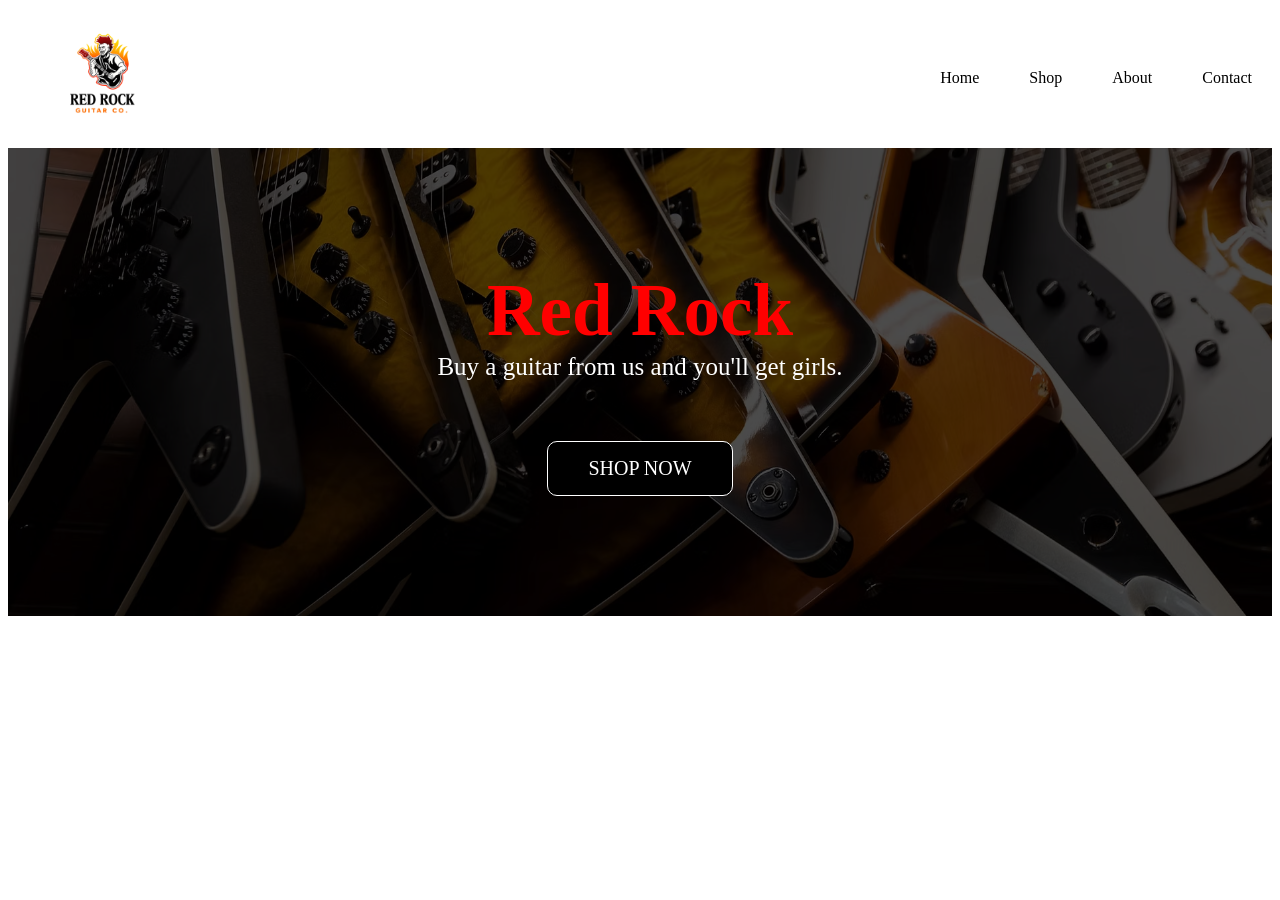
==== website/index.html @ 86ac436e "creat 2 fisiere lab2" ====
<html>

<head>
    <link rel="stylesheet" href="website.css">
</head>

<body>
    <div class="header">

        <div class="logo">
            <img src="logo.png" alt="logo missing">
        </div>
        <div class="menu">
            <div>Home</div>
            <div>Shop</div>
            <div>About</div>
            <div>Contact</div>
        </div>
    </div>

    <div class="hero">
        <img src="bckg.png" alt="nui">
        <div class="black"></div>
        <div class="ContainerText">
            <div class="title">
                Red Rock
            </div>
            <div class="subtitle">
                Buy a guitar from us and you'll get girls.
            </div>
            <div class="button">
                SHOP NOW
            </div>
        </div>


    </div>
</body>



</html>
---- website/website.css ----
body{
    background: white;

}

.header{
padding: 20px;
    font-size: 16px;
    display: flex;
    align-items: center;
    justify-content: space-between;
    flex-direction: row;


}

.menu{
    display: flex;
    flex-direction: row;
    gap: 50px;

}

.logo img{
    height: auto;
    width: 150px;
}

.hero{
    position: relative;
    background: black;
    width: 100%;
    height: auto;
}

.hero img{
    display: block;
    width: 100%;

}

.black{
    position: absolute;
    inset: 0;
    background: rgba(0, 0, 0, 0.7);
}
.title{
    color: red;
    z-index: 10;
    font-size: 73px;
    font-weight: bold;
}

.subtitle{
 color: white;
    font-size: 25px;
}

.ContainerText{
    position: absolute;
    inset: 0;
    display: flex;
    flex-direction: column;
    justify-content: center;
    align-items: center;

}
.button{
    color: white;
    display: flex;
    justify-content: center;
    align-items: center;
    background: black;
    font-size: 20px;
    padding: 15px 40px;
    border-radius: 10px;
    margin-top: 60px;
    border: solid 1px white;
}
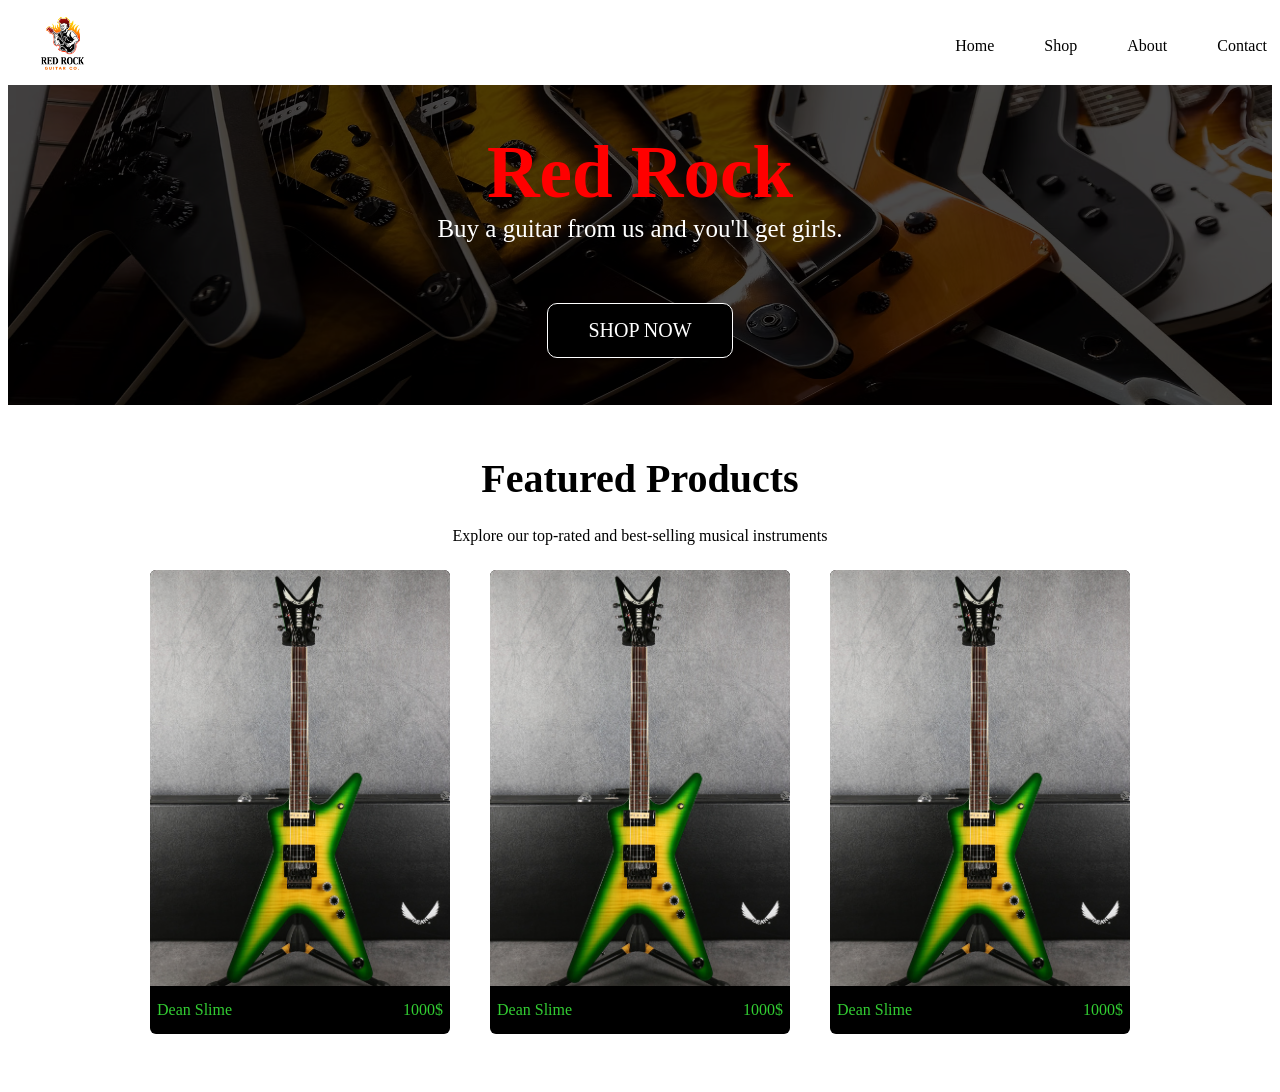
==== commit 5b9cd8dc: "am facut imagiele cu productele si animatie" ====
--- a/website/index.html
+++ b/website/index.html
@@ -6,7 +6,6 @@
 
 <body>
     <div class="header">
-
         <div class="logo">
             <img src="logo.png" alt="logo missing">
         </div>
@@ -32,8 +31,40 @@
                 SHOP NOW
             </div>
         </div>
+    </div>
 
-
+    <div class="cards">
+        <div class="featured">Featured Products</div>
+        <div class="featurred1">Explore our top-rated and best-selling musical instruments</div>
+        <div class="producte">
+            <div class="card">
+                <div>
+                    <img class="boom" src="DeanSlime.png" alt="NUI">
+                </div>
+                <div class="detali">
+                    <div>Dean Slime</div>
+                    <div>1000$</div>
+                </div>
+            </div>
+            <div class="card">
+                <div>
+                    <img class="boom" src="DeanSlime.png" alt="NUI">
+                </div>
+                <div class="detali">
+                    <div>Dean Slime</div>
+                    <div>1000$</div>
+                </div>
+            </div>
+            <div class="card">
+                <div>
+                    <img class="boom" src="DeanSlime.png" alt="NUI">
+                </div>
+                <div class="detali">
+                    <div>Dean Slime</div>
+                    <div>1000$</div>
+                </div>
+            </div>
+        </div>
     </div>
 </body>
 
--- a/website/website.css
+++ b/website/website.css
@@ -4,7 +4,7 @@
 }
 
 .header{
-padding: 20px;
+padding: 5px;
     font-size: 16px;
     display: flex;
     align-items: center;
@@ -23,7 +23,7 @@
 
 .logo img{
     height: auto;
-    width: 150px;
+    width: 100px;
 }
 
 .hero{
@@ -36,7 +36,7 @@
 .hero img{
     display: block;
     width: 100%;
-
+    height: 320px;
 }
 
 .black{
@@ -76,4 +76,54 @@
     border-radius: 10px;
     margin-top: 60px;
     border: solid 1px white;
+}
+.cards{
+    display: flex;
+    flex-direction: column;
+    justify-content: center;
+    align-items: center;
+    gap: 25px;
+    padding: 50px 30px;
+
+}
+.featured{
+    font-size: 40px;
+    font-weight: bold;
+}
+.featured1{
+    font-size: 16px;
+}
+.producte{
+    display: flex;
+    flex-direction: row;
+    gap: 40px;
+    justify-content: center;
+    align-items: center;
+
+}
+.card{
+    display: flex;
+    flex-direction: column;
+    background: black;
+    border-radius: 6px;
+    overflow: hidden;
+    transition: transform .6s ease, box-shadow .6s ease;
+
+}
+.boom{
+    width: 300px;
+    height: 416px;
+    display: block;
+
+}
+.detali{
+    display: flex;
+    flex-direction: row;
+    color: limegreen;
+    justify-content: space-between;
+    padding: 15px 7px ;
+
+}
+.card:hover{
+    transform: translateY(-5px)scale(1.01);
 }
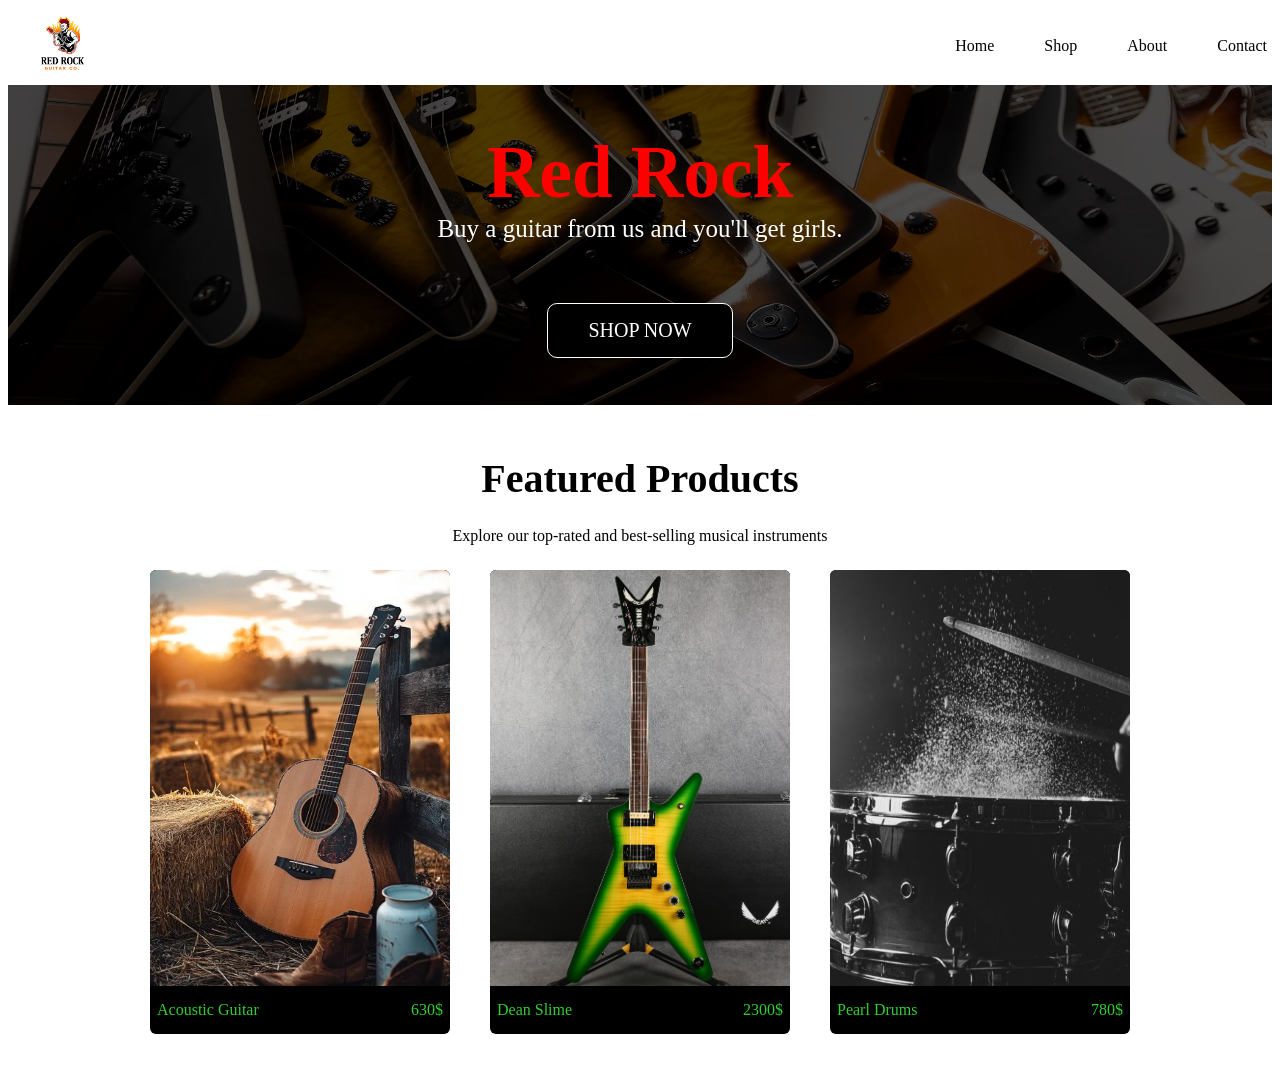
==== commit 0e469470: "am facut imagiele cu productele si animatie" ====
--- a/website/index.html
+++ b/website/index.html
@@ -39,11 +39,11 @@
         <div class="producte">
             <div class="card">
                 <div>
-                    <img class="boom" src="DeanSlime.png" alt="NUI">
+                    <img class="boom" src="acousstic-gguitar.png" alt="NUI">
                 </div>
                 <div class="detali">
-                    <div>Dean Slime</div>
-                    <div>1000$</div>
+                    <div>Acoustic Guitar</div>
+                    <div>630$</div>
                 </div>
             </div>
             <div class="card">
@@ -52,16 +52,16 @@
                 </div>
                 <div class="detali">
                     <div>Dean Slime</div>
-                    <div>1000$</div>
+                    <div>2300$</div>
                 </div>
             </div>
             <div class="card">
                 <div>
-                    <img class="boom" src="DeanSlime.png" alt="NUI">
+                    <img class="boom" src="tobe.png" alt="NUI">
                 </div>
                 <div class="detali">
-                    <div>Dean Slime</div>
-                    <div>1000$</div>
+                    <div>Pearl Drums</div>
+                    <div>780$</div>
                 </div>
             </div>
         </div>
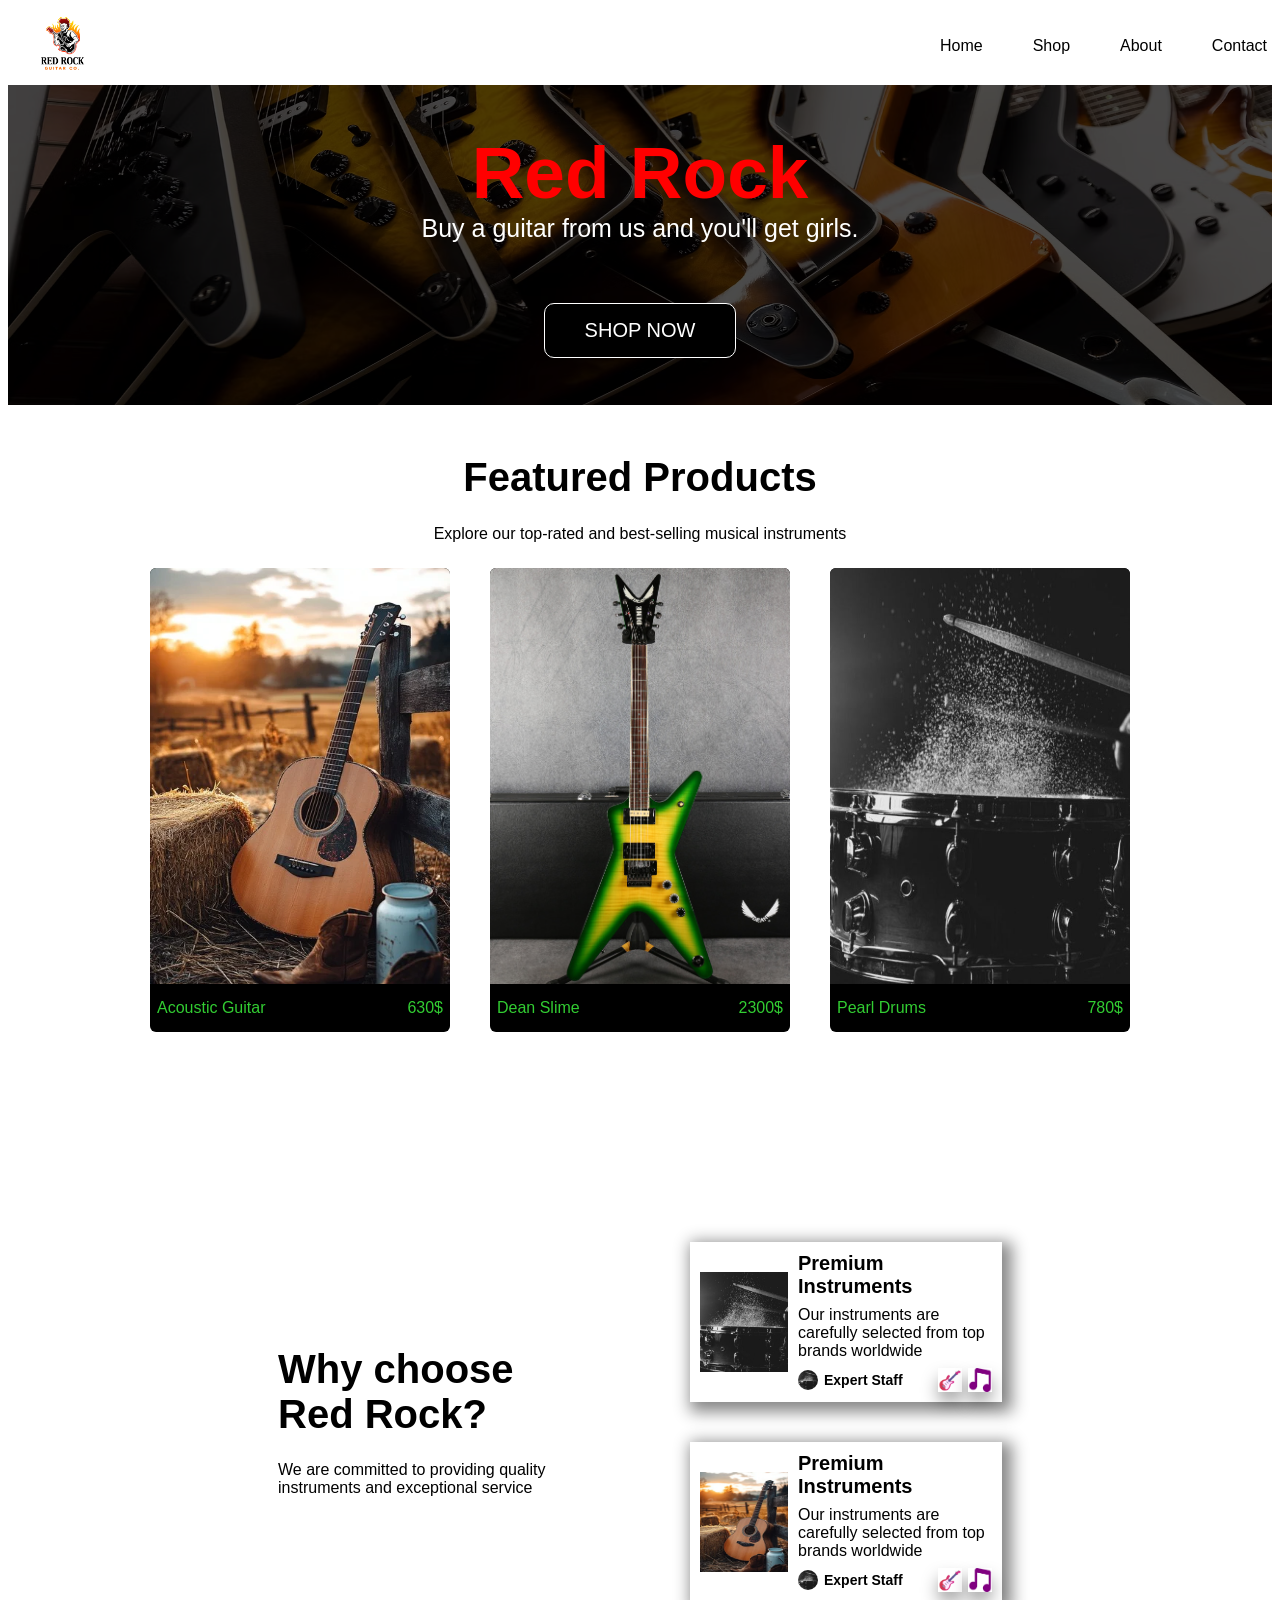
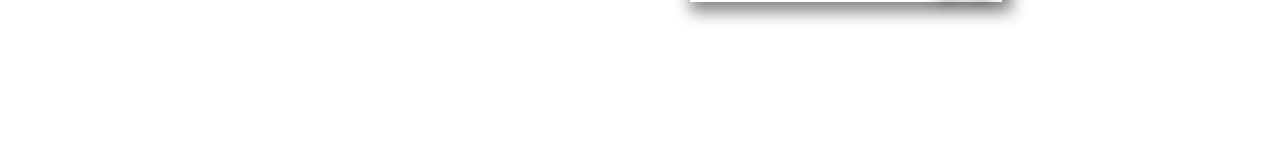
==== commit 7f315f49: "am adaugat un block nou cu rewew" ====
--- a/website/index.html
+++ b/website/index.html
@@ -66,6 +66,50 @@
             </div>
         </div>
     </div>
+
+    <div class="choose_red">
+        <div class="left">
+            <div class="up">Why choose Red Rock?</div>
+            <div class="down">We are committed to providing quality instruments and exceptional service</div>
+        </div>
+        <div class="right">
+            <div class="up_img">
+                <img src="tobe.png" alt="">
+                <div class="down_img_text">
+                    <div class="instr">Premium Instruments</div>
+                    <div class="desc">Our instruments are carefully selected from top brands worldwide</div>
+                    <div class="container_name">
+                        <div class="container_lafel">
+                            <img class="man" src="tobe.png" alt="">
+                            <div class="staff">Expert Staff</div>
+                        </div>
+                        <div class="container_lafel">
+                            <img class="icon" src="guitr.png" alt="">
+                            <img class="icon" src="nota.png" alt="">
+                        </div>
+                    </div>
+                </div>
+            </div>
+            <div class="up_img">
+                <img src="acousstic-gguitar.png" alt="">
+                <div class="down_img_text">
+                    <div class="instr">Premium Instruments</div>
+                    <div class="desc">Our instruments are carefully selected from top brands worldwide</div>
+                    <div class="container_name">
+                        <div class="container_lafel">
+                            <img class="man" src="tobe.png" alt="">
+                            <div class="staff">Expert Staff</div>
+                        </div>
+                        <div class="container_lafel">
+                            <img class="icon" src="guitr.png" alt="">
+                            <img class="icon" src="nota.png" alt="">
+                        </div>
+                    </div>
+                </div>
+            </div>
+        </div>
+    </div>
+
 </body>
 
 
--- a/website/website.css
+++ b/website/website.css
@@ -1,6 +1,6 @@
 body{
     background: white;
-
+    font-family: 'Roboto:Bold', sans-serif;
 }
 
 .header{
@@ -126,4 +126,95 @@
 }
 .card:hover{
     transform: translateY(-5px)scale(1.01);
-}+}
+.choose_red{
+    display: flex;
+    flex-direction: row;
+    align-items: center;
+    gap: 100px;
+    justify-content: center;
+    padding: 60px 170px;
+    margin: 100px;
+}
+.up{
+    font-weight: bold;
+    font-size: 40px;
+    font-family: 'Roboto:Bold', sans-serif;
+}
+.down{
+    font-size: 16px;
+    font-family: 'Roboto:Bold', sans-serif;
+}
+.right{
+    display: flex;
+    flex-direction: column;
+    justify-content: center;
+    align-items: center;
+    gap: 40px;
+    width: 358px;
+    background: white;
+
+}
+.up_img{
+    display: flex;
+    flex-direction: row;
+    justify-content: center;
+    align-items: center;
+    gap: 10px;
+    box-shadow: 5px 5px 15px 5px #888888;
+    padding: 10px;
+}
+.down_img_text{
+    display: flex;
+    flex-direction: column;
+    justify-content: center;
+    gap: 8px;
+}
+.instr{
+    font-size: 20px;
+    font-weight: bold;
+    font-family: 'Roboto:Bold', sans-serif;
+}
+.desc{
+    font-size: 16px;
+    font-family: 'Roboto:Bold', sans-serif;
+}
+.container_lafel{
+    display: flex;
+    gap: 6px;
+    align-items: center;
+    flex-direction: row;
+}
+.up_img img{
+    height: 100px;
+    width: 88px;
+    flex-shrink: 0;
+}
+.man{
+    border-radius: 50%;
+    width: 20px!important;
+    height: 20px!important;
+}
+.staff{
+    font-size: 14px;
+    font-weight: bold;
+}
+.icon{
+    width: 24px!important;
+    height: 24px!important;
+    box-shadow: 0 10px 20px -5px black!important;
+
+}
+.container_name{
+    display: flex;
+    flex-direction: row;
+    justify-content: space-between;
+    align-items: center;
+    width: 100%;
+}
+.left{
+    width: 358px;
+    display: flex;
+    gap: 24px;
+    flex-direction: column;
+}
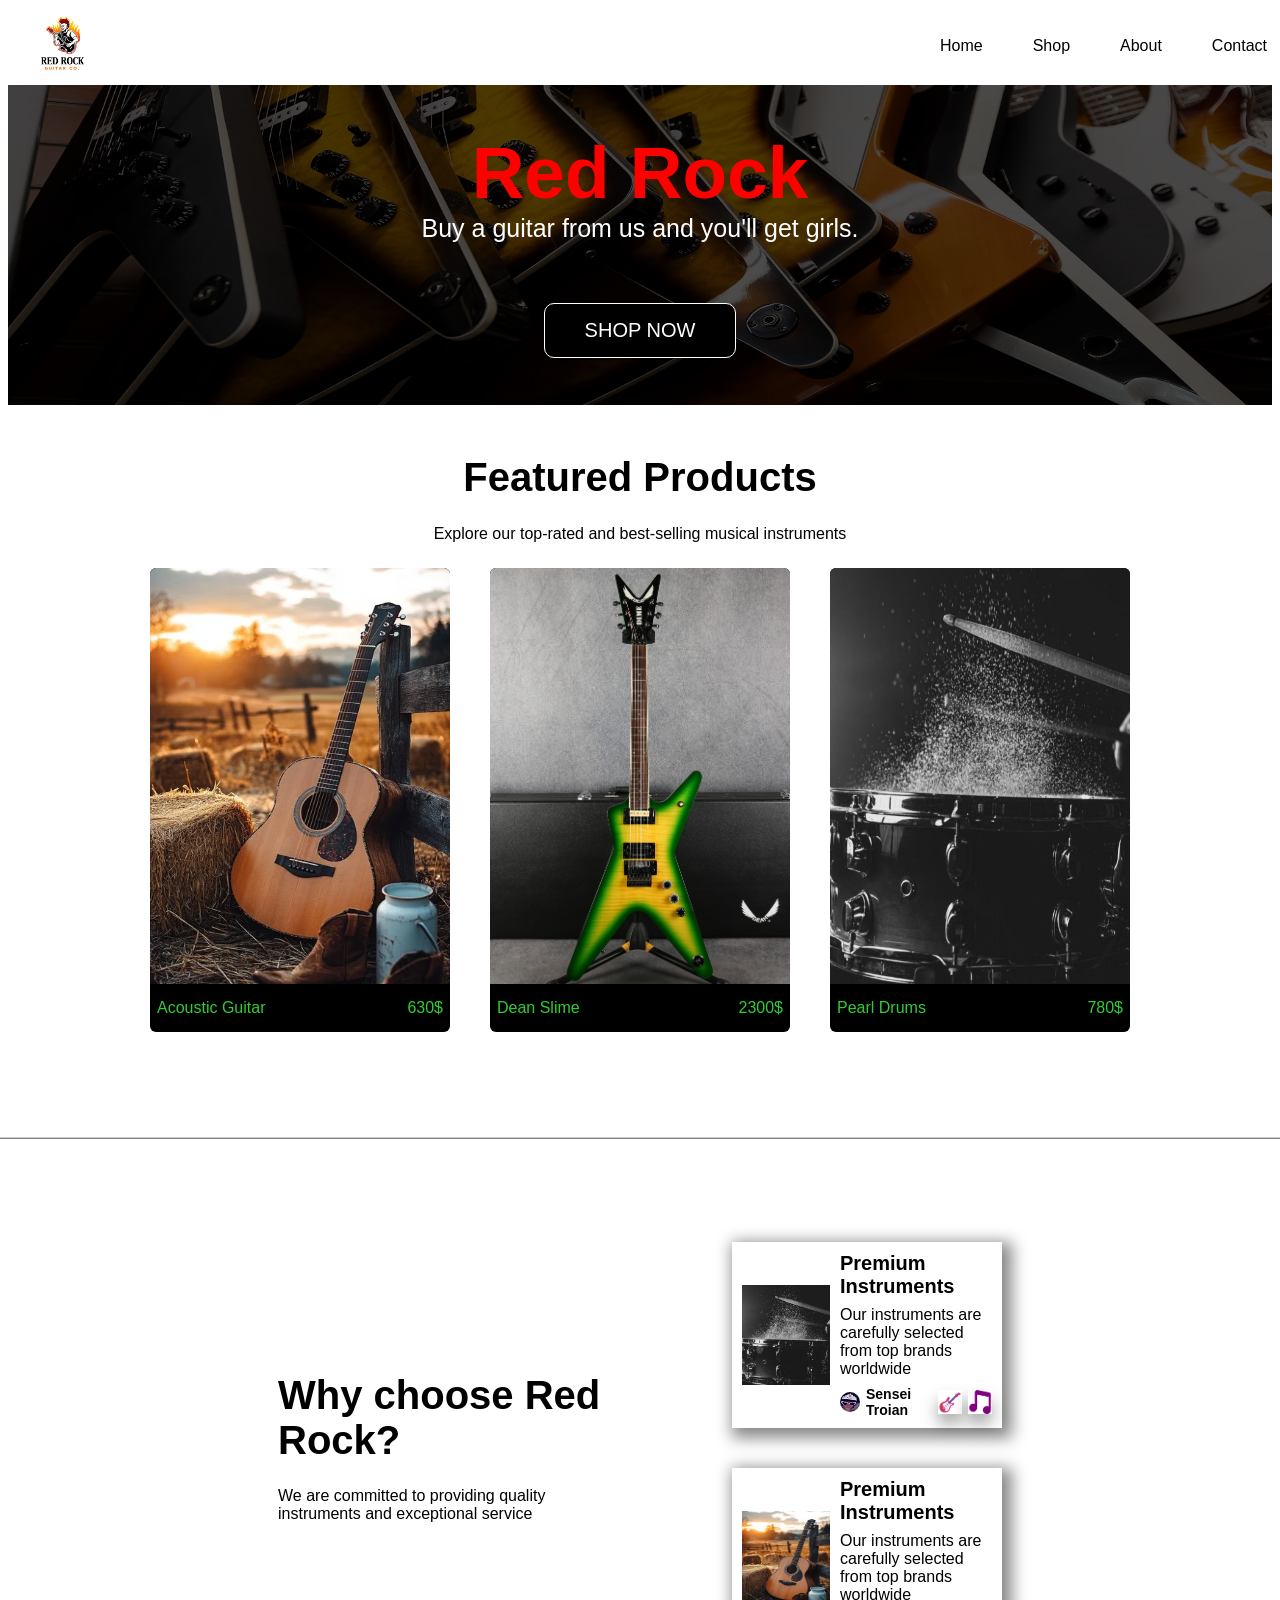
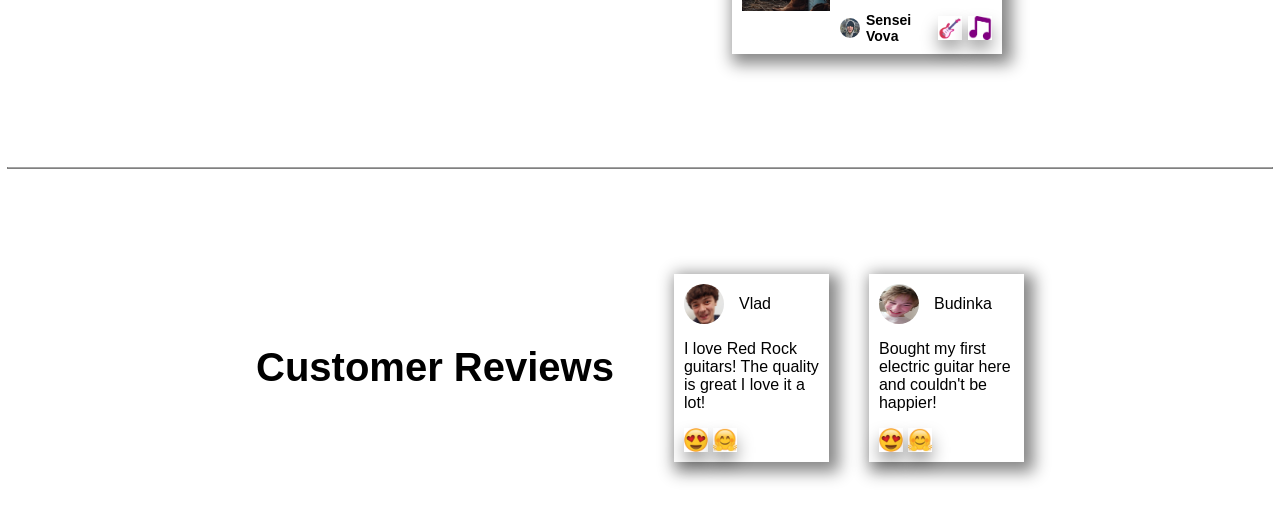
==== commit 1deebeec: "am adaugat un block nou cu rewew" ====
--- a/website/index.html
+++ b/website/index.html
@@ -34,6 +34,7 @@
     </div>
 
     <div class="cards">
+        <div class="borter1"></div>
         <div class="featured">Featured Products</div>
         <div class="featurred1">Explore our top-rated and best-selling musical instruments</div>
         <div class="producte">
@@ -80,8 +81,8 @@
                     <div class="desc">Our instruments are carefully selected from top brands worldwide</div>
                     <div class="container_name">
                         <div class="container_lafel">
-                            <img class="man" src="tobe.png" alt="">
-                            <div class="staff">Expert Staff</div>
+                            <img class="man" src="troian.png" alt="">
+                            <div class="staff">Sensei Troian</div>
                         </div>
                         <div class="container_lafel">
                             <img class="icon" src="guitr.png" alt="">
@@ -97,8 +98,8 @@
                     <div class="desc">Our instruments are carefully selected from top brands worldwide</div>
                     <div class="container_name">
                         <div class="container_lafel">
-                            <img class="man" src="tobe.png" alt="">
-                            <div class="staff">Expert Staff</div>
+                            <img class="man" src="namiok2.png" alt="">
+                            <div class="staff">Sensei Vova</div>
                         </div>
                         <div class="container_lafel">
                             <img class="icon" src="guitr.png" alt="">
@@ -110,6 +111,42 @@
         </div>
     </div>
 
+    <div class="Customer_review">
+        <div class="borter2"></div>
+        <div class="borter"></div>
+        <div class="review">
+        Customer Reviews
+        </div>
+        <div class="review_text">
+            <div class="review_text2">
+                <div class="review_text3"    >
+                    <div>
+                        <img class="budinka" src="Vlad.jpg" alt="">
+                    </div>
+                    <div>Vlad</div>
+                </div>
+                <div class="text55">I love Red Rock guitars! The quality is great I love it a lot!</div>
+                <div class="emoji">
+                    <img class="emm" src="Heart_Eyes_Emoji_large.webp" alt="">
+                    <img class="emm" src="Hugging_Face_Emoji_2028ce8b-c213-4d45-94aa-21e1a0842b4d_large.webp" alt="">
+                </div>
+            </div>
+            <div class="review_text2">
+                <div class="review_text3"    >
+                    <div>
+                        <img class="budinka" src="budinka.jpg" alt="">
+                    </div>
+                    <div>Budinka</div>
+                </div>
+                <div class="text55">Bought my first electric guitar here and couldn't be happier!</div>
+                <div class="emoji">
+                    <img class="emm" src="Heart_Eyes_Emoji_large.webp" alt="">
+                    <img class="emm" src="Hugging_Face_Emoji_2028ce8b-c213-4d45-94aa-21e1a0842b4d_large.webp" alt="">
+                </div>
+            </div>
+        </div>
+    </div>
+
 </body>
 
 
--- a/website/website.css
+++ b/website/website.css
@@ -4,7 +4,7 @@
 }
 
 .header{
-padding: 5px;
+    padding: 5px;
     font-size: 16px;
     display: flex;
     align-items: center;
@@ -144,6 +144,7 @@
 .down{
     font-size: 16px;
     font-family: 'Roboto:Bold', sans-serif;
+    width: 354px;
 }
 .right{
     display: flex;
@@ -218,3 +219,76 @@
     gap: 24px;
     flex-direction: column;
 }
+.review{
+    font-size: 40px;
+    font-weight: bold;
+}
+.Customer_review{
+    display: flex;
+    flex-direction: row;
+    justify-content: center;
+    align-items: center;
+    padding: 60px 170px;
+    gap: 60px;
+    position: relative;
+}
+.review_text{
+    display: flex;
+    flex-direction: row;
+    gap: 40px;
+
+}
+.budinka{
+    display: flex;
+    height: 40px;
+    width: 40px;
+    border-radius: 50%;
+}
+.text55{
+    font-size: 16px;
+    width: 135px;
+}
+.emoji{
+    display: flex;
+    flex-direction: row;
+    gap: 5px;
+}
+.emm{
+    height: 24px;
+    width: 24px;
+    box-shadow: 0 10px 20px -5px black!important;
+}
+.review_text2{
+    display: flex;
+    box-shadow: 5px 5px 15px 5px #888888;
+    padding: 10px;
+    flex-direction: column;
+    gap: 16px;
+}
+.review_text3{
+    display: flex;
+    flex-direction: row;
+    align-items: center;
+    gap: 15px;
+}
+.borter{
+    border: 1px grey solid;
+    width: 100%;
+    position: absolute;
+    margin-bottom: 400px;
+    border-top: 1px solid rgba(0, 0, 0, 0.2);
+}
+.borter1{
+    border: 1px grey solid;
+    width: 100%;
+    position: absolute;
+    margin-top: 790px;
+    border-top: 1px solid rgba(0, 0, 0, 0.2);
+}
+.borter2{
+    border: 1px grey solid;
+    width: 100%;
+    position: absolute;
+    margin-bottom: 400px;
+    border-top: 1px solid rgba(0, 0, 0, 0.2);
+}
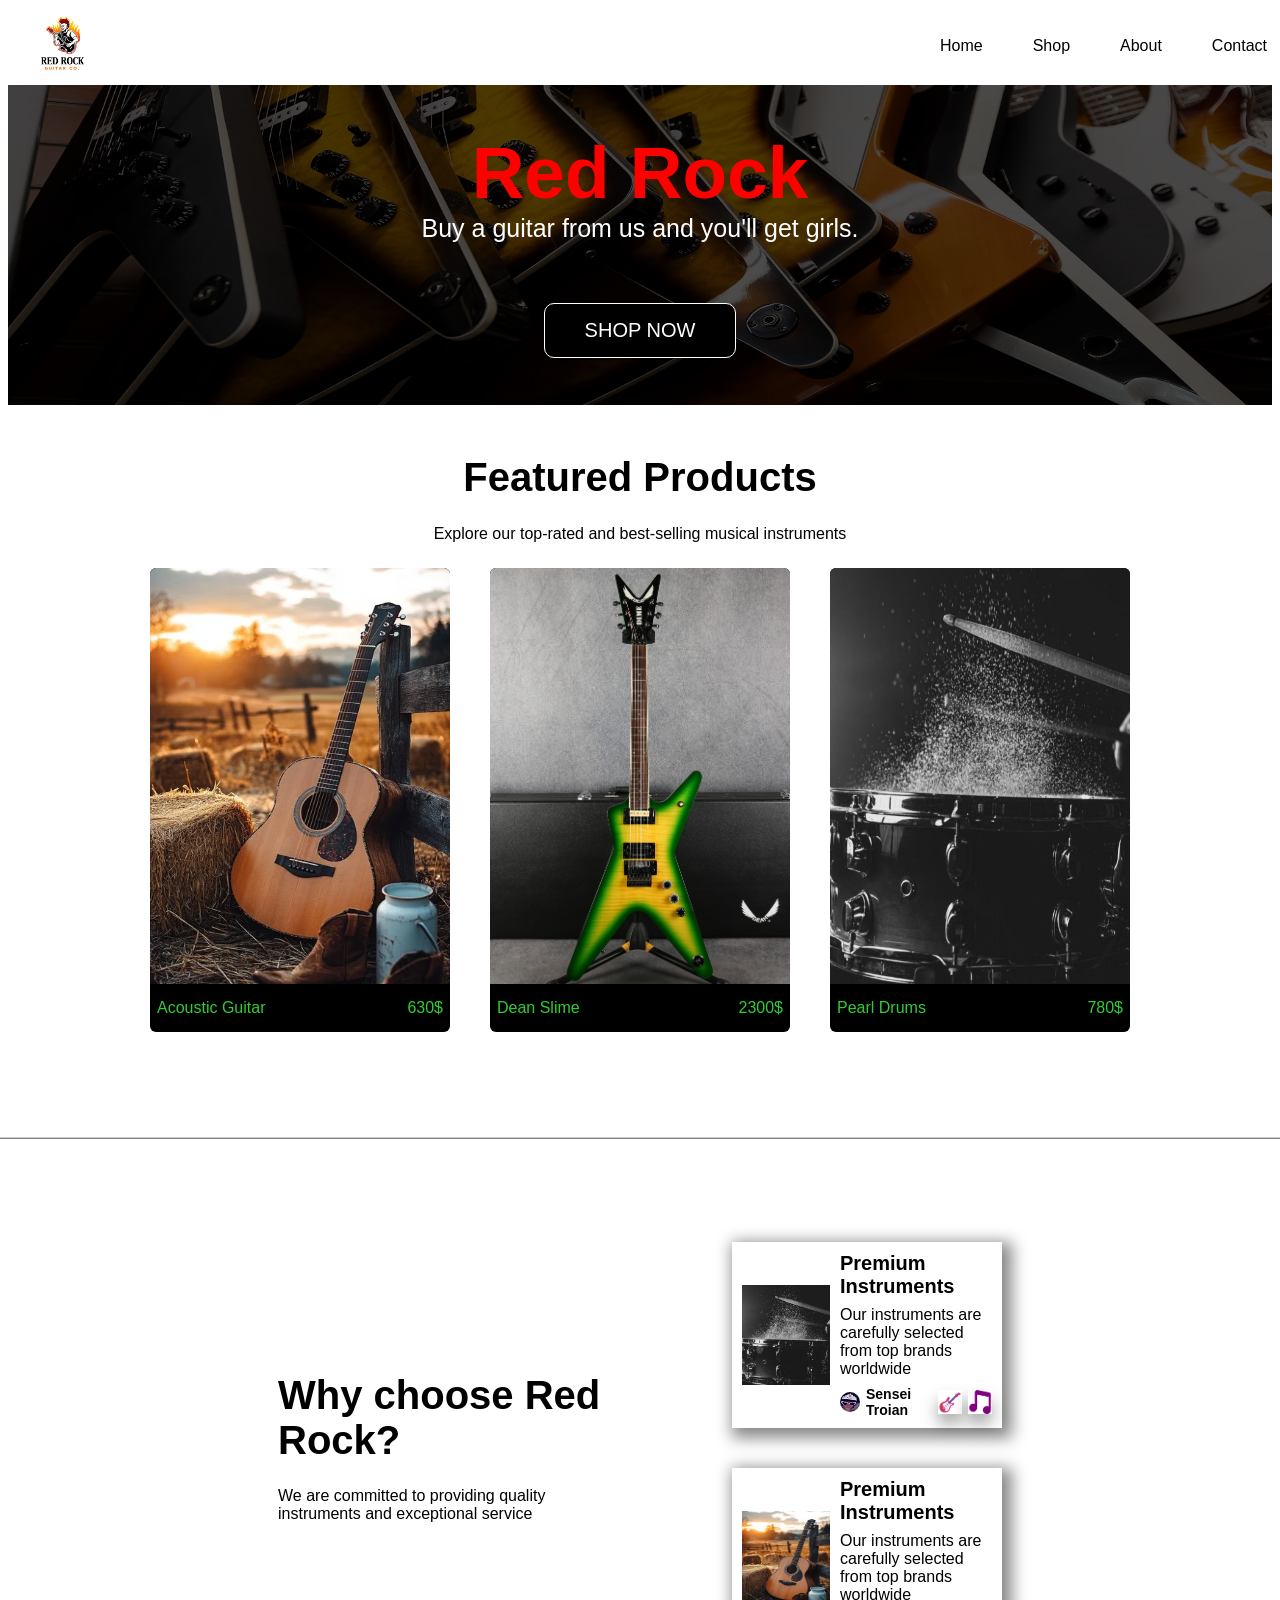
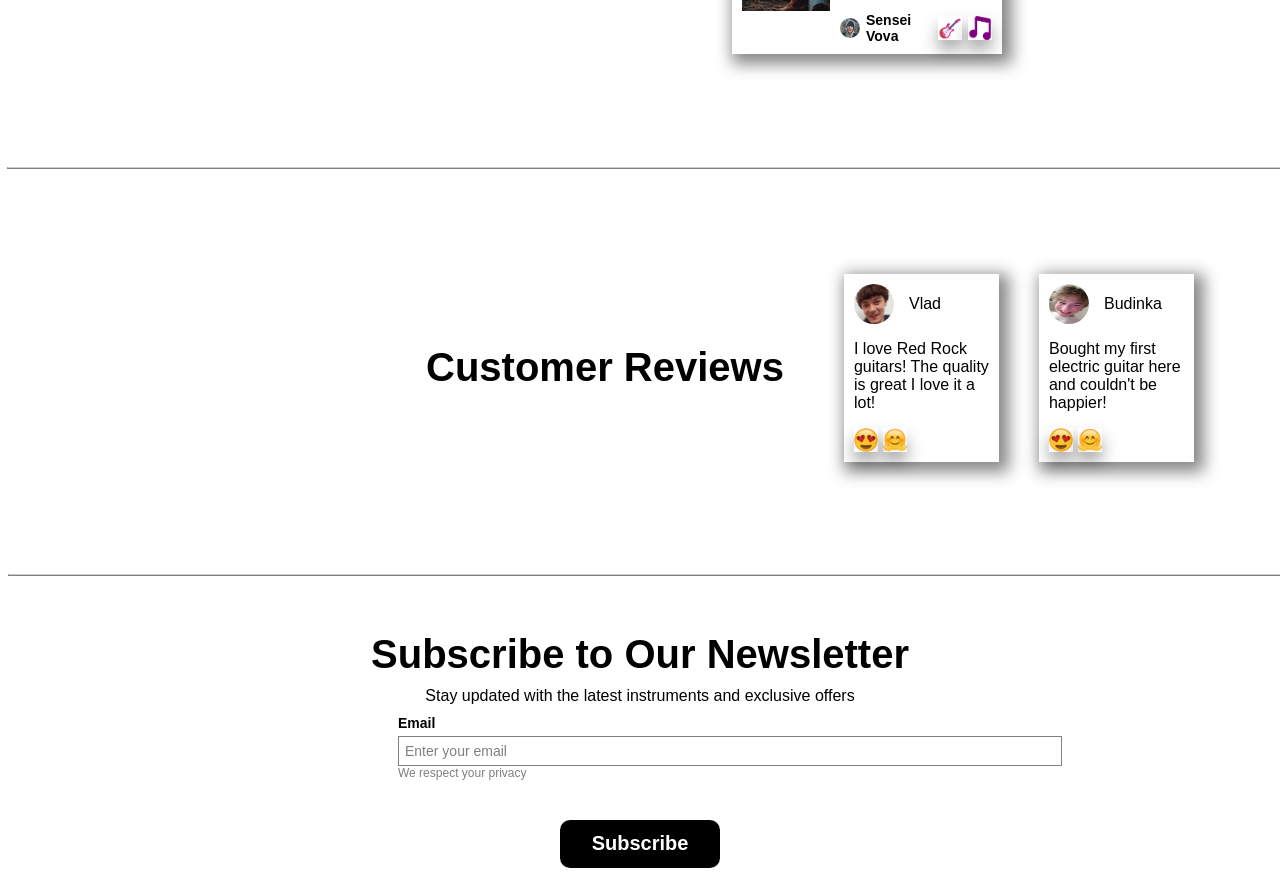
==== commit 89d91ca3: "am adaugat un block nou cu rewew" ====
--- a/website/index.html
+++ b/website/index.html
@@ -112,7 +112,7 @@
     </div>
 
     <div class="Customer_review">
-        <div class="borter2"></div>
+
         <div class="borter"></div>
         <div class="review">
         Customer Reviews
@@ -147,6 +147,18 @@
         </div>
     </div>
 
+    <div class="email">
+        <div class="borter4"></div>
+        <div  class="subscribe">Subscribe to Our Newsletter</div>
+        <div class="update">Stay updated with the latest instruments and exclusive offers</div>
+        <div class="mult">
+            <div class="email1">Email</div>
+            <div class="entergm">Enter your email</div>
+            <div class="privacy">We respect your privacy</div>
+            <div class="subsc black1 ">Subscribe</div>
+        </div>
+    </div>
+
 </body>
 
 
--- a/website/website.css
+++ b/website/website.css
@@ -231,6 +231,7 @@
     padding: 60px 170px;
     gap: 60px;
     position: relative;
+    width: 100%;
 }
 .review_text{
     display: flex;
@@ -292,3 +293,81 @@
     margin-bottom: 400px;
     border-top: 1px solid rgba(0, 0, 0, 0.2);
 }
+.email{
+    display: flex;
+    flex-direction: column;
+    margin-top: 110px;
+    gap: 10px;
+    justify-content: center;
+
+}
+.subscribe{
+    display: flex;
+    font-weight: bold;
+    font-size: 40px;
+    padding: 0px 100px;
+    place-content: center;
+
+}
+.borter4{
+    border: 1px grey solid;
+    width: 100%;
+    position: absolute;
+    margin-bottom: 350px;
+    border-top: 1px solid rgba(0, 0, 0, 0.2);
+
+}
+.update{
+    display: flex;
+    font-size: 16px;
+    place-content: center;
+}
+.email1{
+    font-weight: bold;
+    font-size: 14px;
+    place-self: flex-start;
+    padding-left: 390px;
+}
+.entergm{
+    display: flex;
+    font-size: 14px;
+    color: rgba(0, 0, 0, 0.5);
+    place-self: flex-start;
+    margin-left: 390px;
+    border: grey solid 1px;
+    width: 650px;
+    padding: 6px;
+    margin-top: 5px;
+}
+.subsc{
+    display: flex;
+    font-size: 16px;
+    font-weight: bold;
+    color: red;
+}
+.black1{
+    color: white;
+    display: flex;
+    justify-content: center;
+    align-items: center;
+    background: black;
+    font-size: 20px;
+    border-radius: 10px;
+    margin-top: 40px;
+    width: 160px;
+    height: 48px;
+    place-content: center;
+}
+.mult{
+    display: flex;
+    justify-content: center;
+    align-items: center;
+    flex-direction: column;
+    place-content: center;
+}
+.privacy{
+    font-size: 12px;
+    color: rgba(0, 0, 0, 0.5);
+    place-self: flex-start;
+    margin-left: 390px;
+}
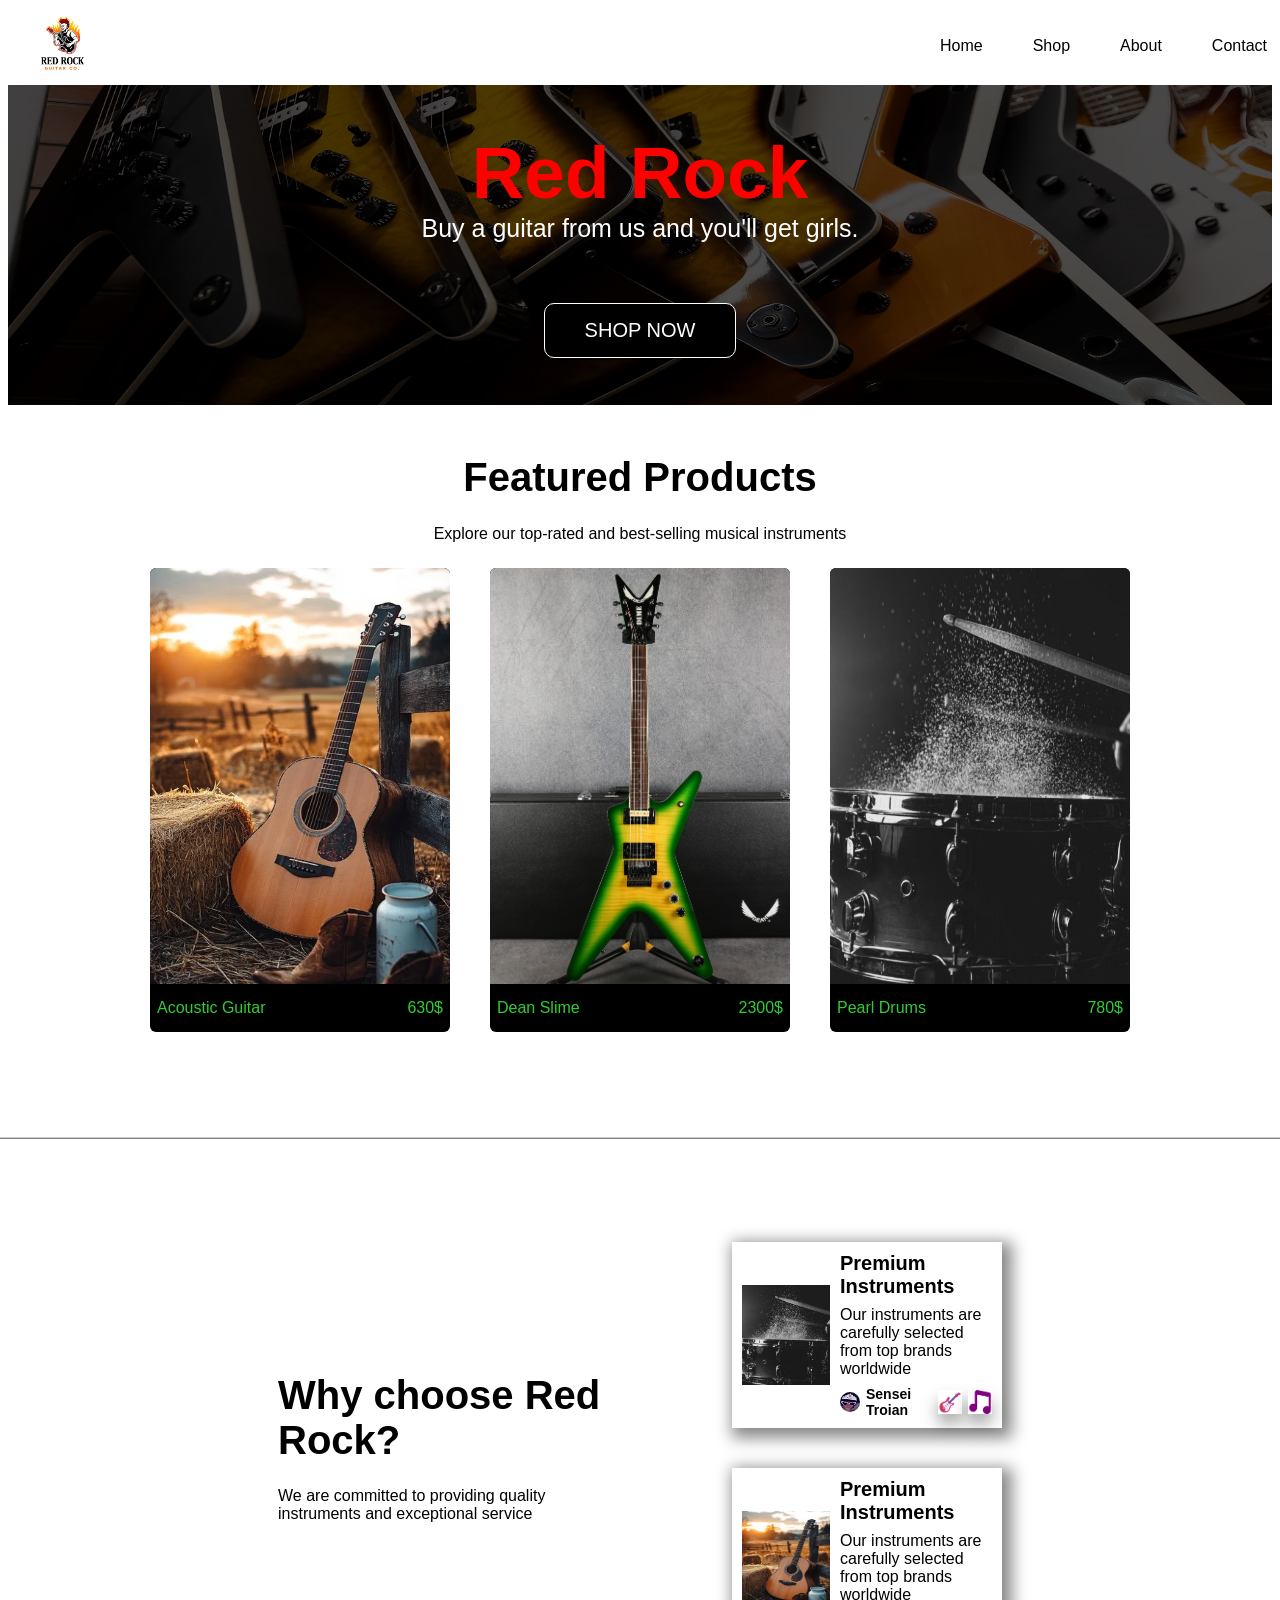
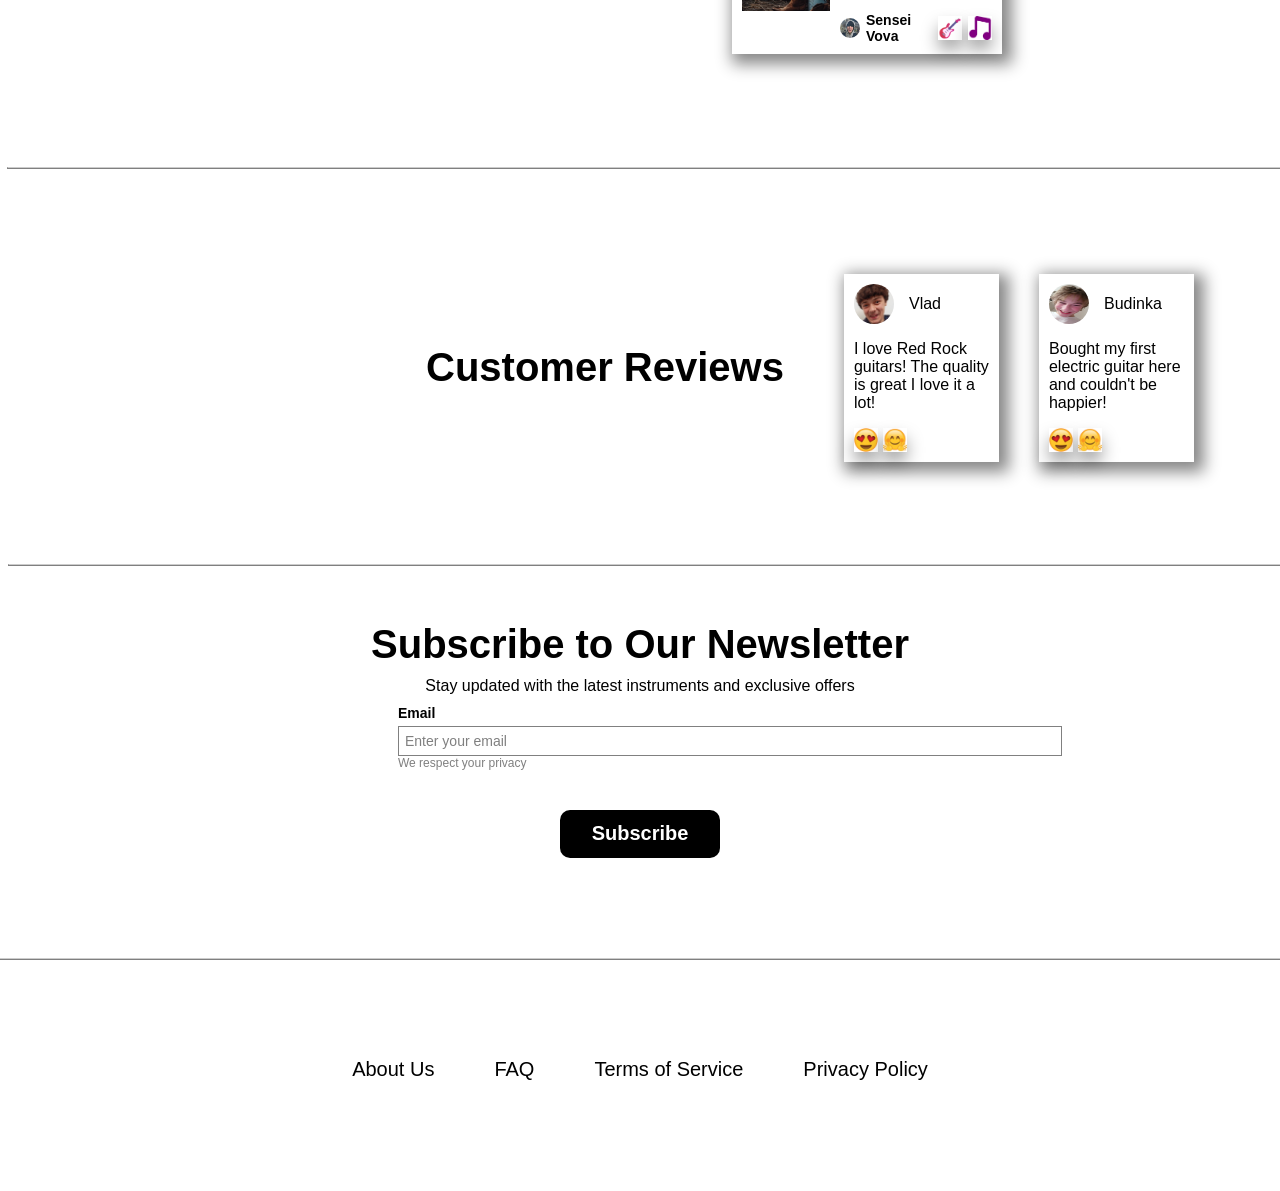
==== commit 41352494: "am adaugat un block nou cu rewew" ====
--- a/website/index.html
+++ b/website/index.html
@@ -159,6 +159,14 @@
         </div>
     </div>
 
+    <div class="footer">
+        <div class="borter6"></div>
+        <div>About Us</div>
+        <div>FAQ</div>
+        <div>Terms of Service</div>
+        <div>Privacy Policy</div>
+    </div>
+
 </body>
 
 
--- a/website/website.css
+++ b/website/website.css
@@ -296,10 +296,11 @@
 .email{
     display: flex;
     flex-direction: column;
-    margin-top: 110px;
+    margin-top: 50px;
     gap: 10px;
     justify-content: center;
-
+    padding-bottom: 50px;
+    padding-top: 50px;
 }
 .subscribe{
     display: flex;
@@ -371,3 +372,22 @@
     place-self: flex-start;
     margin-left: 390px;
 }
+.footer{
+    display: flex;
+    flex-direction: row;
+    justify-content: center;
+    gap: 60px;
+    margin-top: 150px;
+    font-weight: var(400);
+    font-size: 20px;
+    margin-bottom: 110px;
+
+}
+.borter6{
+    border: 1px grey solid;
+    width: 100%;
+    position: absolute;
+    margin-bottom: 350px;
+    border-top: 1px solid rgba(0, 0, 0, 0.2);
+    margin-top: -100px;
+}
